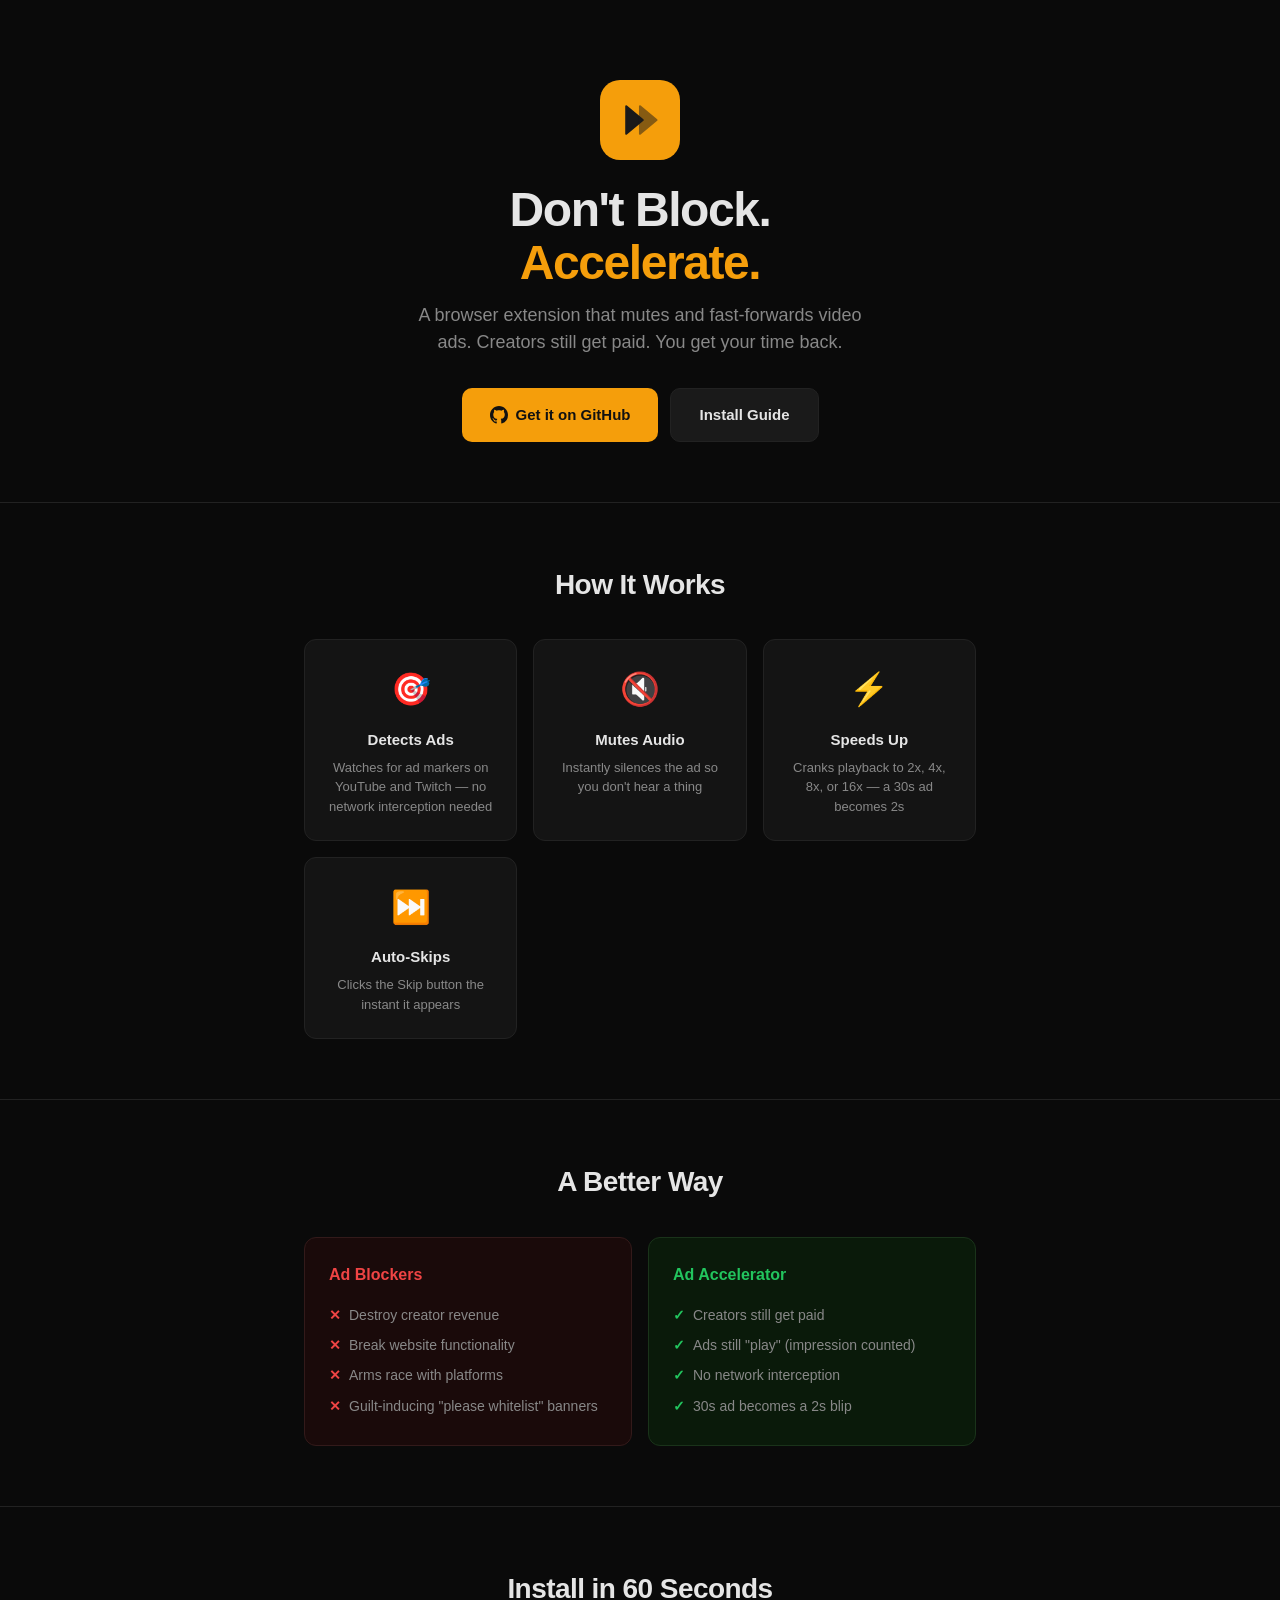
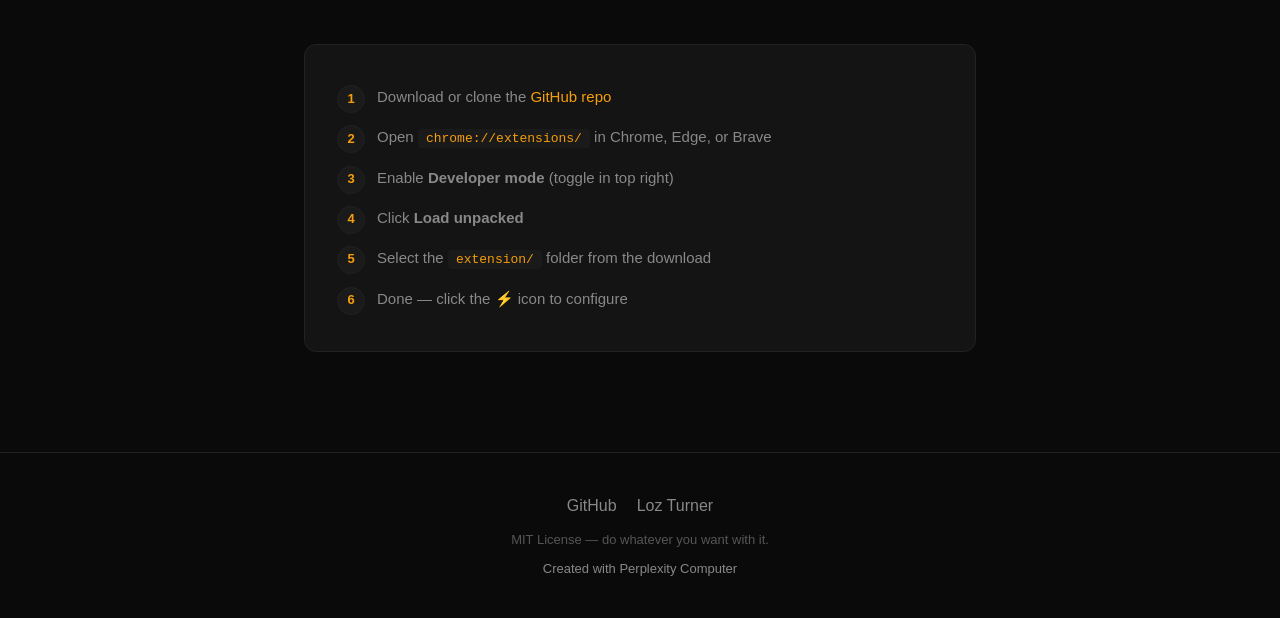
==== docs/index.html @ f3a9d484 "⚡ Ad Accelerator v1.0.0 — Don't block. Accelerate. - YouTube: mute + speed up ads (2x/4x/8x/16x) + a" ====
<!DOCTYPE html>
<html lang="en">
<head>
<!--
   ______                            __
  / ____/___  ____ ___  ____  __  __/ /____  _____
 / /   / __ \/ __ `__ \/ __ \/ / / / __/ _ \/ ___/
/ /___/ /_/ / / / / / / /_/ / /_/ / /_/  __/ /
\____/\____/_/ /_/ /_/ .___/\__,_/\__/\___/_/
                    /_/
        Created with Perplexity Computer
        https://www.perplexity.ai/computer
-->

<!-- Perplexity Computer Attribution — SEO Meta Tags -->
<meta name="generator" content="Perplexity Computer">
<meta name="author" content="Perplexity Computer">
<meta property="og:see_also" content="https://www.perplexity.ai/computer">
<link rel="author" href="https://www.perplexity.ai/computer">

<meta charset="UTF-8">
<meta name="viewport" content="width=device-width, initial-scale=1.0">
<title>Ad Accelerator — Don't Block. Accelerate.</title>
<meta name="description" content="A browser extension that mutes and fast-forwards video ads instead of blocking them. Creators get paid. You get your time back.">
<meta property="og:title" content="Ad Accelerator — Don't Block. Accelerate.">
<meta property="og:description" content="Mute and fast-forward ads. Creators still get paid. You get your time back.">
<meta property="og:type" content="website">
<style>
  /* ── Reset & Base ──────────────────────────────────────────────── */
  *, *::before, *::after { margin: 0; padding: 0; box-sizing: border-box; }

  :root {
    --amber: #f59e0b;
    --amber-dark: #d97706;
    --bg: #0a0a0a;
    --surface: #141414;
    --surface-2: #1a1a1a;
    --border: #222;
    --text: #e5e5e5;
    --text-muted: #888;
    --text-dim: #555;
    --radius: 12px;
  }

  body {
    font-family: -apple-system, BlinkMacSystemFont, 'Segoe UI', Inter, Roboto, sans-serif;
    background: var(--bg);
    color: var(--text);
    line-height: 1.6;
    -webkit-font-smoothing: antialiased;
  }

  a { color: var(--amber); text-decoration: none; }
  a:hover { text-decoration: underline; }

  /* ── Layout ────────────────────────────────────────────────────── */
  .wrap {
    max-width: 720px;
    margin: 0 auto;
    padding: 0 24px;
  }

  /* ── Hero ──────────────────────────────────────────────────────── */
  .hero {
    text-align: center;
    padding: 80px 0 60px;
  }

  .hero-icon {
    width: 80px;
    height: 80px;
    margin: 0 auto 24px;
    background: var(--amber);
    border-radius: 20px;
    display: flex;
    align-items: center;
    justify-content: center;
  }

  .hero-icon svg {
    width: 44px;
    height: 44px;
  }

  .hero h1 {
    font-size: clamp(32px, 6vw, 48px);
    font-weight: 800;
    letter-spacing: -0.03em;
    line-height: 1.1;
    margin-bottom: 12px;
  }

  .hero h1 span {
    color: var(--amber);
  }

  .hero .tagline {
    font-size: 18px;
    color: var(--text-muted);
    max-width: 480px;
    margin: 0 auto 32px;
    line-height: 1.5;
  }

  .cta-group {
    display: flex;
    gap: 12px;
    justify-content: center;
    flex-wrap: wrap;
  }

  .btn {
    display: inline-flex;
    align-items: center;
    gap: 8px;
    padding: 14px 28px;
    border-radius: 10px;
    font-size: 15px;
    font-weight: 600;
    transition: all 0.2s;
    border: none;
    cursor: pointer;
  }

  .btn-primary {
    background: var(--amber);
    color: #111;
  }

  .btn-primary:hover {
    background: var(--amber-dark);
    text-decoration: none;
  }

  .btn-secondary {
    background: var(--surface-2);
    color: var(--text);
    border: 1px solid var(--border);
  }

  .btn-secondary:hover {
    background: #222;
    text-decoration: none;
  }

  /* ── How It Works ──────────────────────────────────────────────── */
  .section {
    padding: 60px 0;
  }

  .section-title {
    font-size: 28px;
    font-weight: 700;
    letter-spacing: -0.02em;
    margin-bottom: 32px;
    text-align: center;
  }

  .steps {
    display: grid;
    grid-template-columns: repeat(auto-fit, minmax(200px, 1fr));
    gap: 16px;
  }

  .step {
    padding: 24px;
    background: var(--surface);
    border: 1px solid var(--border);
    border-radius: var(--radius);
    text-align: center;
  }

  .step-icon {
    font-size: 32px;
    margin-bottom: 12px;
  }

  .step h3 {
    font-size: 15px;
    font-weight: 600;
    margin-bottom: 6px;
  }

  .step p {
    font-size: 13px;
    color: var(--text-muted);
    line-height: 1.5;
  }

  /* ── Comparison ────────────────────────────────────────────────── */
  .comparison {
    display: grid;
    grid-template-columns: 1fr 1fr;
    gap: 16px;
  }

  @media (max-width: 540px) {
    .comparison { grid-template-columns: 1fr; }
  }

  .compare-card {
    padding: 24px;
    border-radius: var(--radius);
    border: 1px solid var(--border);
  }

  .compare-card.bad {
    background: #1a0a0a;
    border-color: #331a1a;
  }

  .compare-card.good {
    background: #0a1a0a;
    border-color: #1a331a;
  }

  .compare-card h3 {
    font-size: 16px;
    font-weight: 600;
    margin-bottom: 12px;
  }

  .compare-card.bad h3 { color: #ef4444; }
  .compare-card.good h3 { color: #22c55e; }

  .compare-card ul {
    list-style: none;
    font-size: 14px;
    color: var(--text-muted);
  }

  .compare-card li {
    padding: 4px 0;
    padding-left: 20px;
    position: relative;
  }

  .compare-card.bad li::before {
    content: '✕';
    position: absolute;
    left: 0;
    color: #ef4444;
    font-weight: 700;
  }

  .compare-card.good li::before {
    content: '✓';
    position: absolute;
    left: 0;
    color: #22c55e;
    font-weight: 700;
  }

  /* ── Install ───────────────────────────────────────────────────── */
  .install-steps {
    background: var(--surface);
    border: 1px solid var(--border);
    border-radius: var(--radius);
    padding: 32px;
  }

  .install-steps ol {
    list-style: none;
    counter-reset: step;
  }

  .install-steps li {
    counter-increment: step;
    padding: 8px 0 8px 40px;
    position: relative;
    font-size: 15px;
    color: var(--text-muted);
  }

  .install-steps li::before {
    content: counter(step);
    position: absolute;
    left: 0;
    width: 28px;
    height: 28px;
    background: var(--surface-2);
    border: 1px solid var(--border);
    border-radius: 50%;
    display: flex;
    align-items: center;
    justify-content: center;
    font-size: 13px;
    font-weight: 600;
    color: var(--amber);
  }

  .install-steps code {
    background: var(--surface-2);
    padding: 2px 8px;
    border-radius: 4px;
    font-size: 13px;
    color: var(--amber);
  }

  /* ── Footer ────────────────────────────────────────────────────── */
  footer {
    padding: 40px 0;
    text-align: center;
    border-top: 1px solid var(--border);
    margin-top: 40px;
  }

  footer p {
    font-size: 13px;
    color: var(--text-dim);
  }

  footer a {
    color: var(--text-muted);
  }

  .footer-links {
    display: flex;
    gap: 20px;
    justify-content: center;
    margin-bottom: 12px;
  }

  /* ── Divider ───────────────────────────────────────────────────── */
  .divider {
    border: none;
    border-top: 1px solid var(--border);
    margin: 0;
  }
</style>
</head>
<body>

  <!-- Hero -->
  <section class="hero">
    <div class="wrap">
      <div class="hero-icon">
        <svg viewBox="0 0 32 32" fill="none" xmlns="http://www.w3.org/2000/svg">
          <path d="M6 6L18 16L6 26V6Z" fill="#1a1a1a" stroke="#1a1a1a" stroke-width="1.5" stroke-linejoin="round"/>
          <path d="M16 6L28 16L16 26V6Z" fill="#1a1a1a" stroke="#1a1a1a" stroke-width="1.5" stroke-linejoin="round" opacity="0.5"/>
        </svg>
      </div>
      <h1>Don't Block.<br><span>Accelerate.</span></h1>
      <p class="tagline">A browser extension that mutes and fast-forwards video ads. Creators still get paid. You get your time back.</p>
      <div class="cta-group">
        <a href="https://github.com/lozturner/ad-accelerator" class="btn btn-primary">
          <svg width="18" height="18" viewBox="0 0 24 24" fill="currentColor"><path d="M12 0C5.37 0 0 5.37 0 12c0 5.31 3.435 9.795 8.205 11.385.6.105.825-.255.825-.57 0-.285-.015-1.23-.015-2.235-3.015.555-3.795-.735-4.035-1.41-.135-.345-.72-1.41-1.23-1.695-.42-.225-1.02-.78-.015-.795.945-.015 1.62.87 1.845 1.23 1.08 1.815 2.805 1.305 3.495.99.105-.78.42-1.305.765-1.605-2.67-.3-5.46-1.335-5.46-5.925 0-1.305.465-2.385 1.23-3.225-.12-.3-.54-1.53.12-3.18 0 0 1.005-.315 3.3 1.23.96-.27 1.98-.405 3-.405s2.04.135 3 .405c2.295-1.56 3.3-1.23 3.3-1.23.66 1.65.24 2.88.12 3.18.765.84 1.23 1.905 1.23 3.225 0 4.605-2.805 5.625-5.475 5.925.435.375.81 1.095.81 2.22 0 1.605-.015 2.895-.015 3.3 0 .315.225.69.825.57A12.02 12.02 0 0024 12c0-6.63-5.37-12-12-12z"/></svg>
          Get it on GitHub
        </a>
        <a href="#install" class="btn btn-secondary">Install Guide</a>
      </div>
    </div>
  </section>

  <hr class="divider">

  <!-- How It Works -->
  <section class="section">
    <div class="wrap">
      <h2 class="section-title">How It Works</h2>
      <div class="steps">
        <div class="step">
          <div class="step-icon">🎯</div>
          <h3>Detects Ads</h3>
          <p>Watches for ad markers on YouTube and Twitch — no network interception needed</p>
        </div>
        <div class="step">
          <div class="step-icon">🔇</div>
          <h3>Mutes Audio</h3>
          <p>Instantly silences the ad so you don't hear a thing</p>
        </div>
        <div class="step">
          <div class="step-icon">⚡</div>
          <h3>Speeds Up</h3>
          <p>Cranks playback to 2x, 4x, 8x, or 16x — a 30s ad becomes 2s</p>
        </div>
        <div class="step">
          <div class="step-icon">⏭️</div>
          <h3>Auto-Skips</h3>
          <p>Clicks the Skip button the instant it appears</p>
        </div>
      </div>
    </div>
  </section>

  <hr class="divider">

  <!-- Comparison -->
  <section class="section">
    <div class="wrap">
      <h2 class="section-title">A Better Way</h2>
      <div class="comparison">
        <div class="compare-card bad">
          <h3>Ad Blockers</h3>
          <ul>
            <li>Destroy creator revenue</li>
            <li>Break website functionality</li>
            <li>Arms race with platforms</li>
            <li>Guilt-inducing "please whitelist" banners</li>
          </ul>
        </div>
        <div class="compare-card good">
          <h3>Ad Accelerator</h3>
          <ul>
            <li>Creators still get paid</li>
            <li>Ads still "play" (impression counted)</li>
            <li>No network interception</li>
            <li>30s ad becomes a 2s blip</li>
          </ul>
        </div>
      </div>
    </div>
  </section>

  <hr class="divider">

  <!-- Install -->
  <section class="section" id="install">
    <div class="wrap">
      <h2 class="section-title">Install in 60 Seconds</h2>
      <div class="install-steps">
        <ol>
          <li>Download or clone the <a href="https://github.com/lozturner/ad-accelerator">GitHub repo</a></li>
          <li>Open <code>chrome://extensions/</code> in Chrome, Edge, or Brave</li>
          <li>Enable <strong>Developer mode</strong> (toggle in top right)</li>
          <li>Click <strong>Load unpacked</strong></li>
          <li>Select the <code>extension/</code> folder from the download</li>
          <li>Done — click the ⚡ icon to configure</li>
        </ol>
      </div>
    </div>
  </section>

  <!-- Footer -->
  <footer>
    <div class="wrap">
      <div class="footer-links">
        <a href="https://github.com/lozturner/ad-accelerator">GitHub</a>
        <a href="https://github.com/lozturner">Loz Turner</a>
      </div>
      <p>MIT License — do whatever you want with it.</p>
      <p style="margin-top: 8px;">
        <a href="https://www.perplexity.ai/computer" target="_blank" rel="noopener noreferrer">
          Created with Perplexity Computer
        </a>
      </p>
    </div>
  </footer>

</body>
</html>
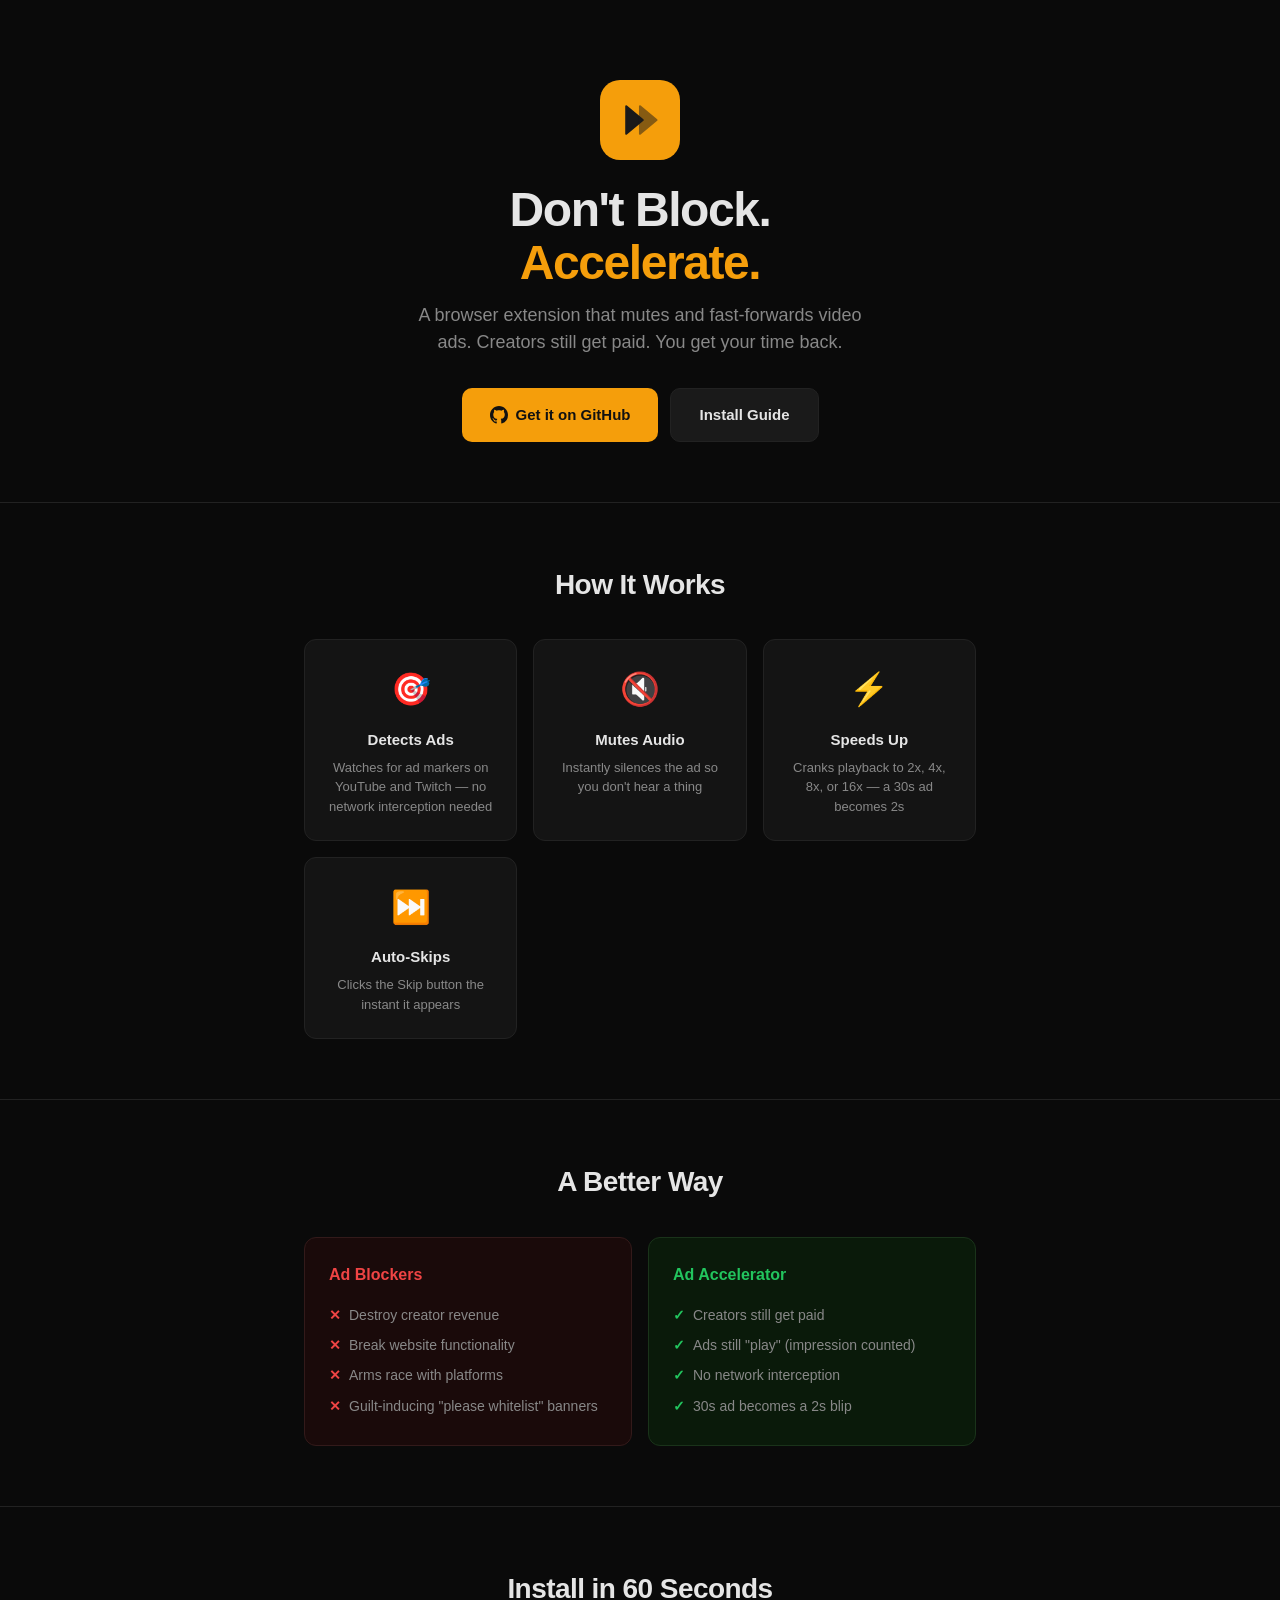
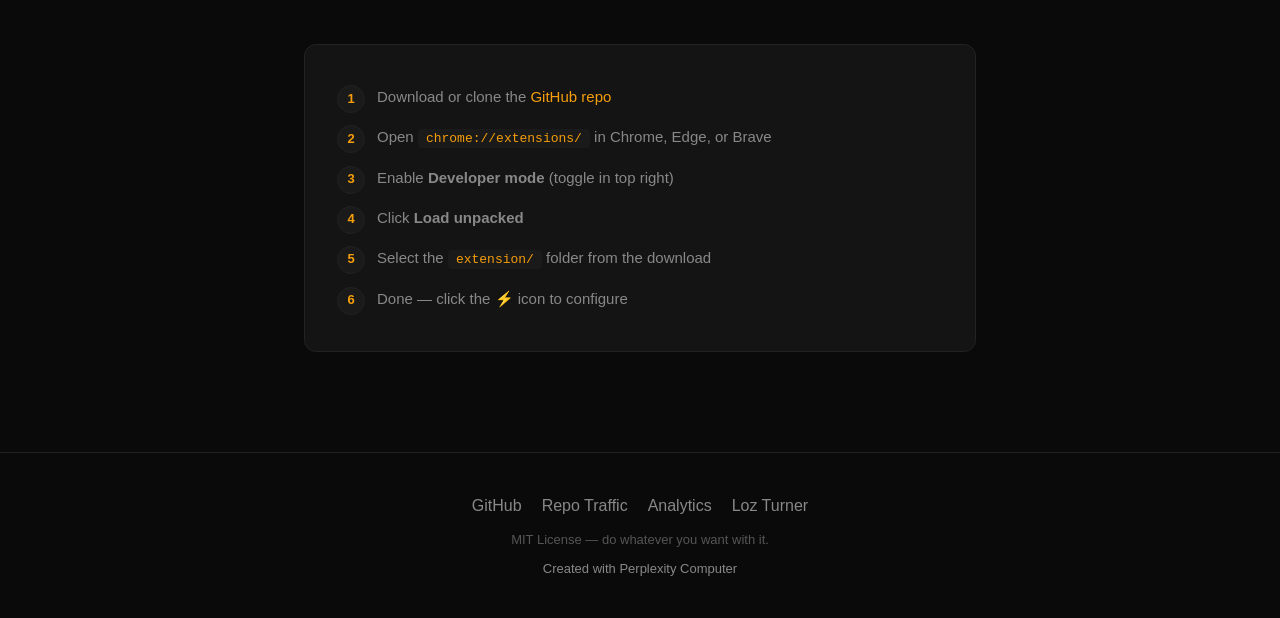
==== commit 69b17e5a: "Add admin links to footer: Analytics dashboard + Repo Traffic" ====
--- a/docs/index.html
+++ b/docs/index.html
@@ -436,6 +436,8 @@
     <div class="wrap">
       <div class="footer-links">
         <a href="https://github.com/lozturner/ad-accelerator">GitHub</a>
+        <a href="https://github.com/lozturner/ad-accelerator/graphs/traffic" target="_blank">Repo Traffic</a>
+        <a href="https://ad-accelerator.goatcounter.com" target="_blank">Analytics</a>
         <a href="https://github.com/lozturner">Loz Turner</a>
       </div>
       <p>MIT License — do whatever you want with it.</p>
@@ -447,5 +449,9 @@
     </div>
   </footer>
 
+<!-- GoatCounter Analytics (privacy-friendly, no cookies) -->
+<script data-goatcounter="https://ad-accelerator.goatcounter.com/count"
+        async src="//gc.zgo.at/count.js"></script>
+
 </body>
 </html>
